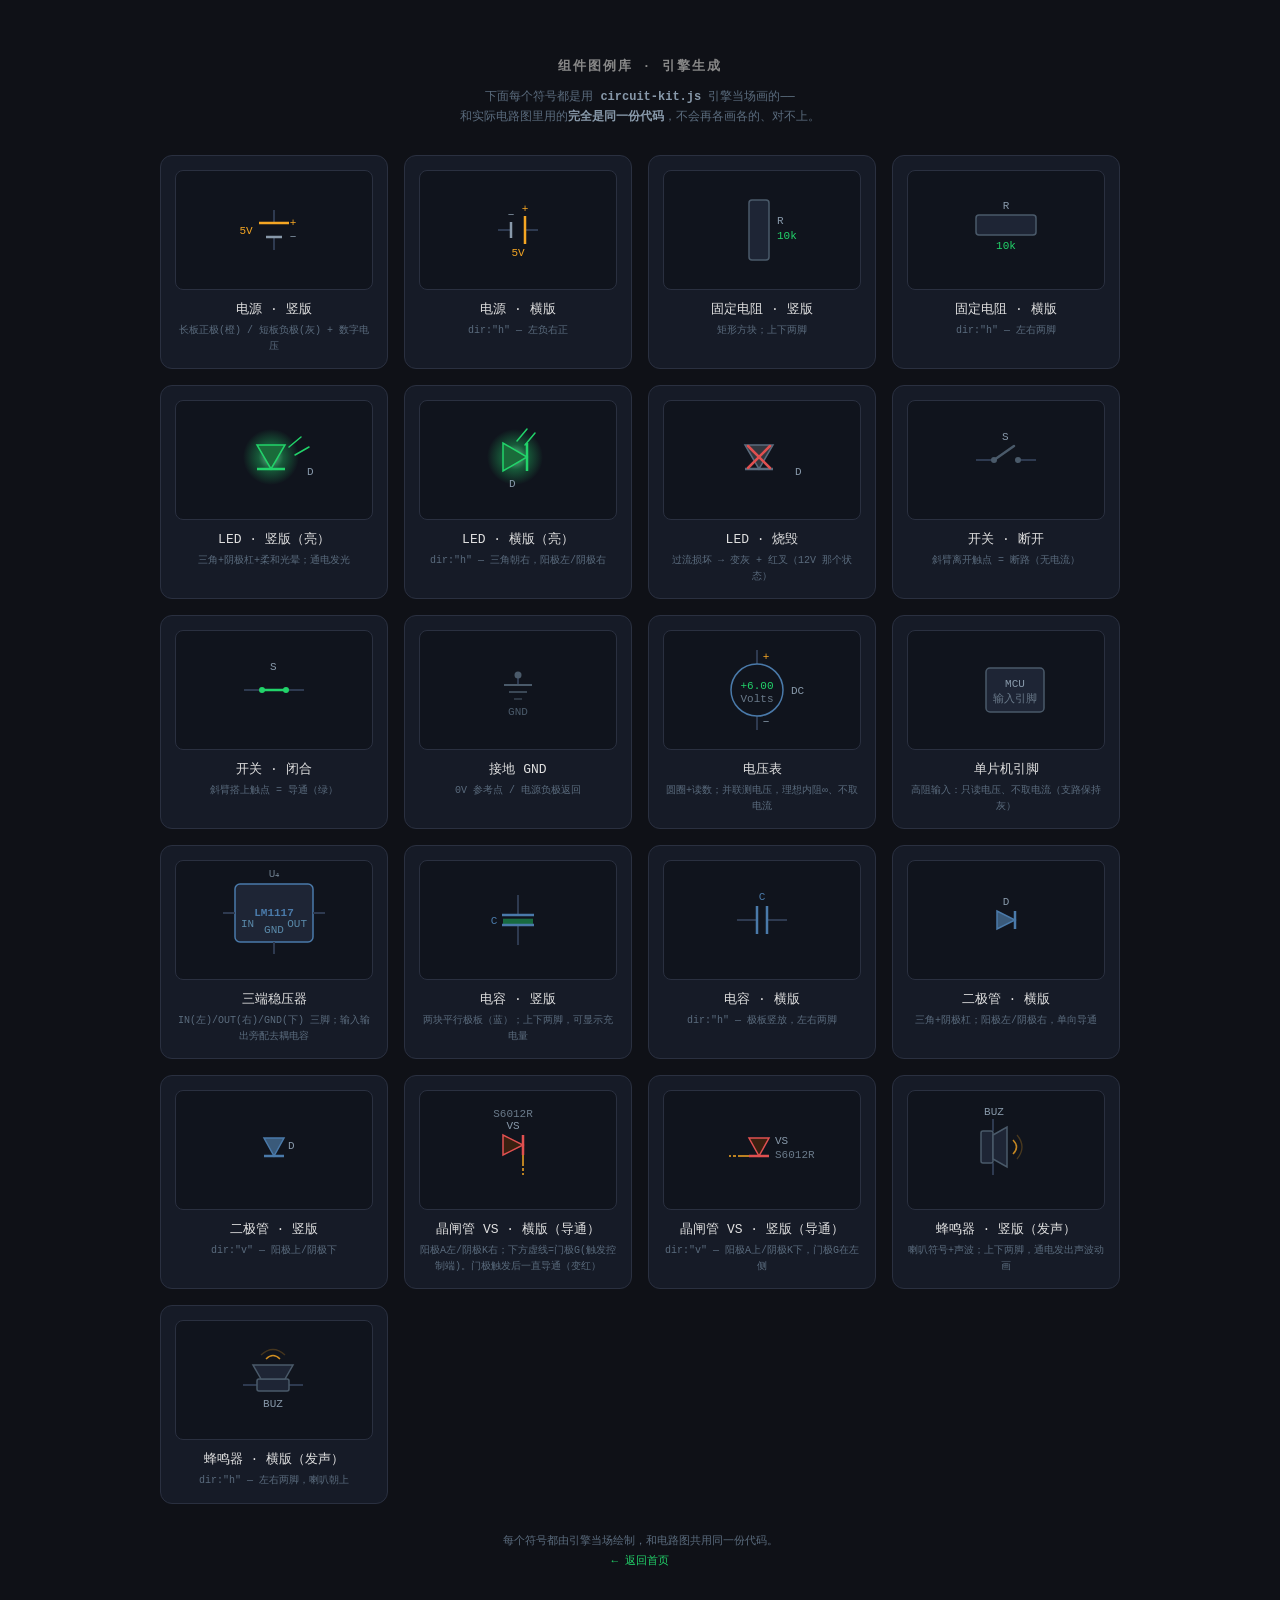
==== components-kit.html @ 1352db25 "实例6 去耦电容：用 circuit-kit 引擎重写，新增三端稳压器组件 - circuit-kit.js 新增 regulator 组件（IN/OUT/GND 命名引脚），LM1117 用它绘制 " ====
<!DOCTYPE html>
<html lang="zh">
<head>
<meta charset="UTF-8">
<meta name="viewport" content="width=device-width, initial-scale=1.0">
<title>组件图例库（引擎生成）</title>
<link rel="stylesheet" href="assets/circuit.css">
<style>
  body { justify-content: flex-start; padding: 40px 20px 60px; }
  .lib { width: 100%; max-width: 960px; margin: 0 auto; }
  .sub { font-size: 12px; color: var(--dim); margin: -8px 0 28px; text-align: center; line-height: 1.7; }
  .grid { display: grid; grid-template-columns: repeat(auto-fill, minmax(190px, 1fr)); gap: 16px; }
  .card { background: var(--panel); border: 1px solid var(--border); border-radius: 12px; padding: 14px; text-align: center; }
  .symbolbox { background: #10141d; border: 1px solid var(--border); border-radius: 8px; padding: 4px; margin-bottom: 10px; }
  .card svg { display: block; margin: 0 auto; }
  .name { font-size: 13px; color: var(--txt); }
  .note { font-size: 10px; color: var(--dim); margin-top: 5px; line-height: 1.55; }
  .footer { font-size: 11px; color: var(--dim); margin-top: 28px; line-height: 1.8; text-align: center; }
  .footer a { color: var(--green); text-decoration: none; }
</style>
</head>
<body>
<div class="lib">
  <h1>组件图例库 · 引擎生成</h1>
  <div class="sub">下面每个符号都是用 <b style="color:var(--muted)">circuit-kit.js</b> 引擎当场画的——<br>
    和实际电路图里用的<b style="color:var(--muted)">完全是同一份代码</b>，不会再各画各的、对不上。</div>
  <div class="grid" id="grid"></div>
  <div class="footer">
    每个符号都由引擎当场绘制，和电路图共用同一份代码。<br>
    <a href="index.html">← 返回首页</a>
  </div>
</div>

<script src="assets/circuit-kit.js?v=13"></script>
<script>
// Each entry renders ONE component via the engine, centered in a small card SVG.
// 横/竖两个朝向放在一起，便于对照。
const ITEMS = [
  { name: '电源 · 竖版', note: '长板正极(橙) / 短板负极(灰) + 数字电压',
    draw: (c) => c.source(75, 55, { label: '5V' }) },
  { name: '电源 · 横版', note: 'dir:"h" — 左负右正',
    draw: (c) => c.source(75, 55, { label: '5V', dir: 'h' }) },
  { name: '固定电阻 · 竖版', note: '矩形方块；上下两脚',
    draw: (c) => c.resistor(72, 55, { label: 'R', value: '10k' }) },
  { name: '固定电阻 · 横版', note: 'dir:"h" — 左右两脚',
    draw: (c) => c.resistor(75, 50, { label: 'R', value: '10k', dir: 'h' }) },
  { name: 'LED · 竖版（亮）', note: '三角+阴极杠+柔和光晕；通电发光',
    draw: (c) => { const d = c.led(72, 52, { label: 'D' }); d.set({ color: 'green', b: 1 }); return d; } },
  { name: 'LED · 横版（亮）', note: 'dir:"h" — 三角朝右，阳极左/阴极右',
    draw: (c) => { const d = c.led(72, 52, { label: 'D', dir: 'h' }); d.set({ color: 'green', b: 1 }); return d; } },
  { name: 'LED · 烧毁', note: '过流损坏 → 变灰 + 红叉（12V 那个状态）',
    draw: (c) => { const d = c.led(72, 52, { label: 'D' }); d.set({ color: 'burnt' }); return d; } },
  { name: '开关 · 断开', note: '斜臂离开触点 = 断路（无电流）',
    draw: (c) => { const s = c.switchH(75, 55, { label: 'S' }); s.setClosed(false); return s; } },
  { name: '开关 · 闭合', note: '斜臂搭上触点 = 导通（绿）',
    draw: (c) => { const s = c.switchH(75, 55, { label: 'S' }); s.setClosed(true); return s; } },
  { name: '接地 GND', note: '0V 参考点 / 电源负极返回',
    draw: (c) => c.ground(75, 40) },
  { name: '电压表', note: '圆圈+读数；并联测电压，理想内阻∞、不取电流',
    draw: (c) => { const v = c.voltmeter(70, 55); v.setReading('+6.00'); return v; } },
  { name: '单片机引脚', note: '高阻输入：只读电压、不取电流（支路保持灰）',
    draw: (c) => c.mcu(55, 55, { sub: '输入引脚' }) },
  { name: '三端稳压器', note: 'IN(左)/OUT(右)/GND(下) 三脚；输入输出旁配去耦电容',
    draw: (c) => c.regulator(75, 48, { w: 78, h: 58, label: 'LM1117', sub: 'U₄' }) },
  { name: '电容 · 竖版', note: '两块平行极板（蓝）；上下两脚，可显示充电量',
    draw: (c) => { const cap = c.capacitor(75, 55, { label: 'C' }); cap.setCharge(0.7); return cap; } },
  { name: '电容 · 横版', note: 'dir:"h" — 极板竖放，左右两脚',
    draw: (c) => c.capacitor(75, 55, { label: 'C', dir: 'h' }) },
  { name: '二极管 · 横版', note: '三角+阴极杠；阳极左/阴极右，单向导通',
    draw: (c) => c.diode(75, 55, { label: 'D' }) },
  { name: '二极管 · 竖版', note: 'dir:"v" — 阳极上/阴极下',
    draw: (c) => c.diode(75, 52, { label: 'D', dir: 'v' }) },
  { name: '晶闸管 VS · 横版（导通）', note: '阳极A左/阴极K右；下方虚线=门极G(触发控制端)。门极触发后一直导通（变红）',
    draw: (c) => { const s = c.scr(70, 50, { label: 'VS', sub: 'S6012R' }); s.setOn(true); return s; } },
  { name: '晶闸管 VS · 竖版（导通）', note: 'dir:"v" — 阳极A上/阴极K下，门极G在左侧',
    draw: (c) => { const s = c.scr(72, 52, { label: 'VS', sub: 'S6012R', dir: 'v' }); s.setOn(true); return s; } },
  { name: '蜂鸣器 · 竖版（发声）', note: '喇叭符号+声波；上下两脚，通电发出声波动画',
    draw: (c) => { const b = c.buzzer(62, 52, { label: 'BUZ' }); b.setRinging(true); return b; } },
  { name: '蜂鸣器 · 横版（发声）', note: 'dir:"h" — 左右两脚，喇叭朝上',
    draw: (c) => { const b = c.buzzer(74, 60, { label: 'BUZ', dir: 'h' }); b.setRinging(true); return b; } },
];

const grid = document.getElementById('grid');
ITEMS.forEach(item => {
  const card = document.createElement('div'); card.className = 'card';
  const box = document.createElement('div'); box.className = 'symbolbox';
  const svg = document.createElementNS('http://www.w3.org/2000/svg', 'svg');
  svg.setAttribute('viewBox', '0 0 150 110'); svg.setAttribute('width', '150'); svg.setAttribute('height', '110');
  svg.insertAdjacentHTML('afterbegin', Circuit.defs());
  box.appendChild(svg);
  const c = new Circuit(svg);
  item.draw(c);
  const name = document.createElement('div'); name.className = 'name'; name.textContent = item.name;
  const note = document.createElement('div'); note.className = 'note'; note.textContent = item.note;
  card.appendChild(box); card.appendChild(name); card.appendChild(note);
  grid.appendChild(card);
});
</script>
</body>
</html>
---- assets/circuit.css ----
/* ── Shared design system for interactive circuit diagrams ── */
/* Dark technical theme, monospace. Used by all exp*/*.html pages. */

* { margin: 0; padding: 0; box-sizing: border-box; }

:root {
  --bg: #0f1117;
  --panel: #161b27;
  --panel-2: #1e2535;
  --border: #2a3040;
  --wire: #2e3a50;
  --txt: #e0e0e0;
  --muted: #8899aa;
  --dim: #5a6b7d;
  --faint: #4a5568;
  --green: #22d36a;
  --warn: #f5a623;
  --danger: #e05050;
  --blue: #4a7aaa;
}

body {
  background: var(--bg);
  font-family: 'Courier New', monospace;
  display: flex;
  flex-direction: column;
  align-items: center;
  justify-content: center;
  min-height: 100vh;
  color: var(--txt);
  padding: 20px;
}

h1 {
  font-size: 13px;
  letter-spacing: 0.15em;
  color: #888;
  text-transform: uppercase;
  margin-bottom: 20px;
  text-align: center;
}

.stage {
  display: flex;
  gap: 28px;
  align-items: flex-start;
  flex-wrap: wrap;
  justify-content: center;
}

/* ── Circuit container ── */
#circuit-wrap {
  background: var(--panel);
  border: 1px solid var(--border);
  border-radius: 12px;
  padding: 16px;
  position: relative;
}

/* ── Side panel ── */
.panel {
  background: var(--panel);
  border: 1px solid var(--border);
  border-radius: 12px;
  padding: 20px;
  width: 240px;
  display: flex;
  flex-direction: column;
  gap: 18px;
}

.panel-title {
  font-size: 10px;
  letter-spacing: 0.2em;
  color: var(--faint);
  text-transform: uppercase;
  border-bottom: 1px solid var(--border);
  padding-bottom: 8px;
}

/* ── Gauge / bar ── */
.gauge-label { font-size: 11px; color: var(--muted); margin-bottom: 6px; }
.gauge-track {
  background: var(--panel-2);
  border-radius: 4px;
  height: 20px;
  overflow: hidden;
  border: 1px solid var(--border);
}
.gauge-fill {
  height: 100%;
  border-radius: 3px;
  transition: width 0.1s linear;
  background: linear-gradient(90deg, #1a6b3a, var(--green));
  width: 0%;
}
.gauge-value {
  font-size: 13px;
  color: var(--green);
  margin-top: 4px;
  font-variant-numeric: tabular-nums;
}

/* ── Status list ── */
.status-item {
  display: flex;
  align-items: center;
  gap: 8px;
  font-size: 11px;
  color: #6b7a8d;
  transition: color 0.3s;
  margin-top: 8px;
}
.status-item:first-child { margin-top: 0; }
.status-item.active { color: var(--txt); }
.status-dot {
  width: 8px; height: 8px;
  border-radius: 50%;
  background: var(--border);
  flex-shrink: 0;
  transition: background 0.3s, box-shadow 0.3s;
}
.status-item.active .status-dot { background: var(--green); box-shadow: 0 0 6px #22d36a88; }
.status-item.warn.active .status-dot { background: var(--warn); box-shadow: 0 0 6px #f5a62388; }
.status-item.danger.active .status-dot { background: var(--danger); box-shadow: 0 0 6px #e0505088; }

/* ── Buttons ── */
.btn {
  background: var(--panel-2);
  border: 2px solid #3a4560;
  color: var(--muted);
  border-radius: 8px;
  padding: 12px;
  font-family: inherit;
  font-size: 12px;
  letter-spacing: 0.1em;
  cursor: pointer;
  transition: all 0.15s;
  width: 100%;
  text-transform: uppercase;
  user-select: none;
}
.btn:hover { border-color: var(--green); color: var(--green); }
.btn.pressed, .btn.on {
  background: #1a3328;
  border-color: var(--green);
  color: var(--green);
  box-shadow: 0 0 12px #22d36a44;
}
.btn.small { padding: 9px; font-size: 11px; letter-spacing: 0.05em; text-transform: none; }
.btn.small.off { color: var(--dim); border-color: var(--border); box-shadow: none; }

/* ── Sliders ── */
.slider-row { margin-top: 14px; }
.slider-row:first-child { margin-top: 0; }
.slider-head {
  display: flex;
  justify-content: space-between;
  font-size: 11px;
  color: var(--muted);
  margin-bottom: 6px;
}
.slider-head b { color: var(--green); font-variant-numeric: tabular-nums; }
input[type=range] {
  -webkit-appearance: none; appearance: none;
  width: 100%;
  height: 4px;
  background: var(--panel-2);
  border-radius: 2px;
  outline: none;
  cursor: pointer;
}
input[type=range]::-webkit-slider-thumb {
  -webkit-appearance: none; appearance: none;
  width: 16px; height: 16px;
  border-radius: 50%;
  background: var(--green);
  border: 2px solid #0f1117;
  cursor: pointer;
}
input[type=range]::-moz-range-thumb {
  width: 16px; height: 16px;
  border-radius: 50%;
  background: var(--green);
  border: 2px solid #0f1117;
  cursor: pointer;
}

/* ── Readout (formula / numbers) ── */
.readout {
  font-size: 12px;
  color: var(--muted);
  line-height: 1.7;
  font-variant-numeric: tabular-nums;
}
.readout b { color: var(--green); }
.readout .danger { color: var(--danger); }

/* ── Stage note ── */
.stage-note {
  font-size: 11px;
  color: var(--dim);
  line-height: 1.6;
  min-height: 48px;
  transition: color 0.3s;
}
.stage-note.warn { color: var(--warn); }
.stage-note.danger { color: var(--danger); }

/* ── SVG labels ── */
.lbl { font-family: 'Courier New', monospace; font-size: 11px; }
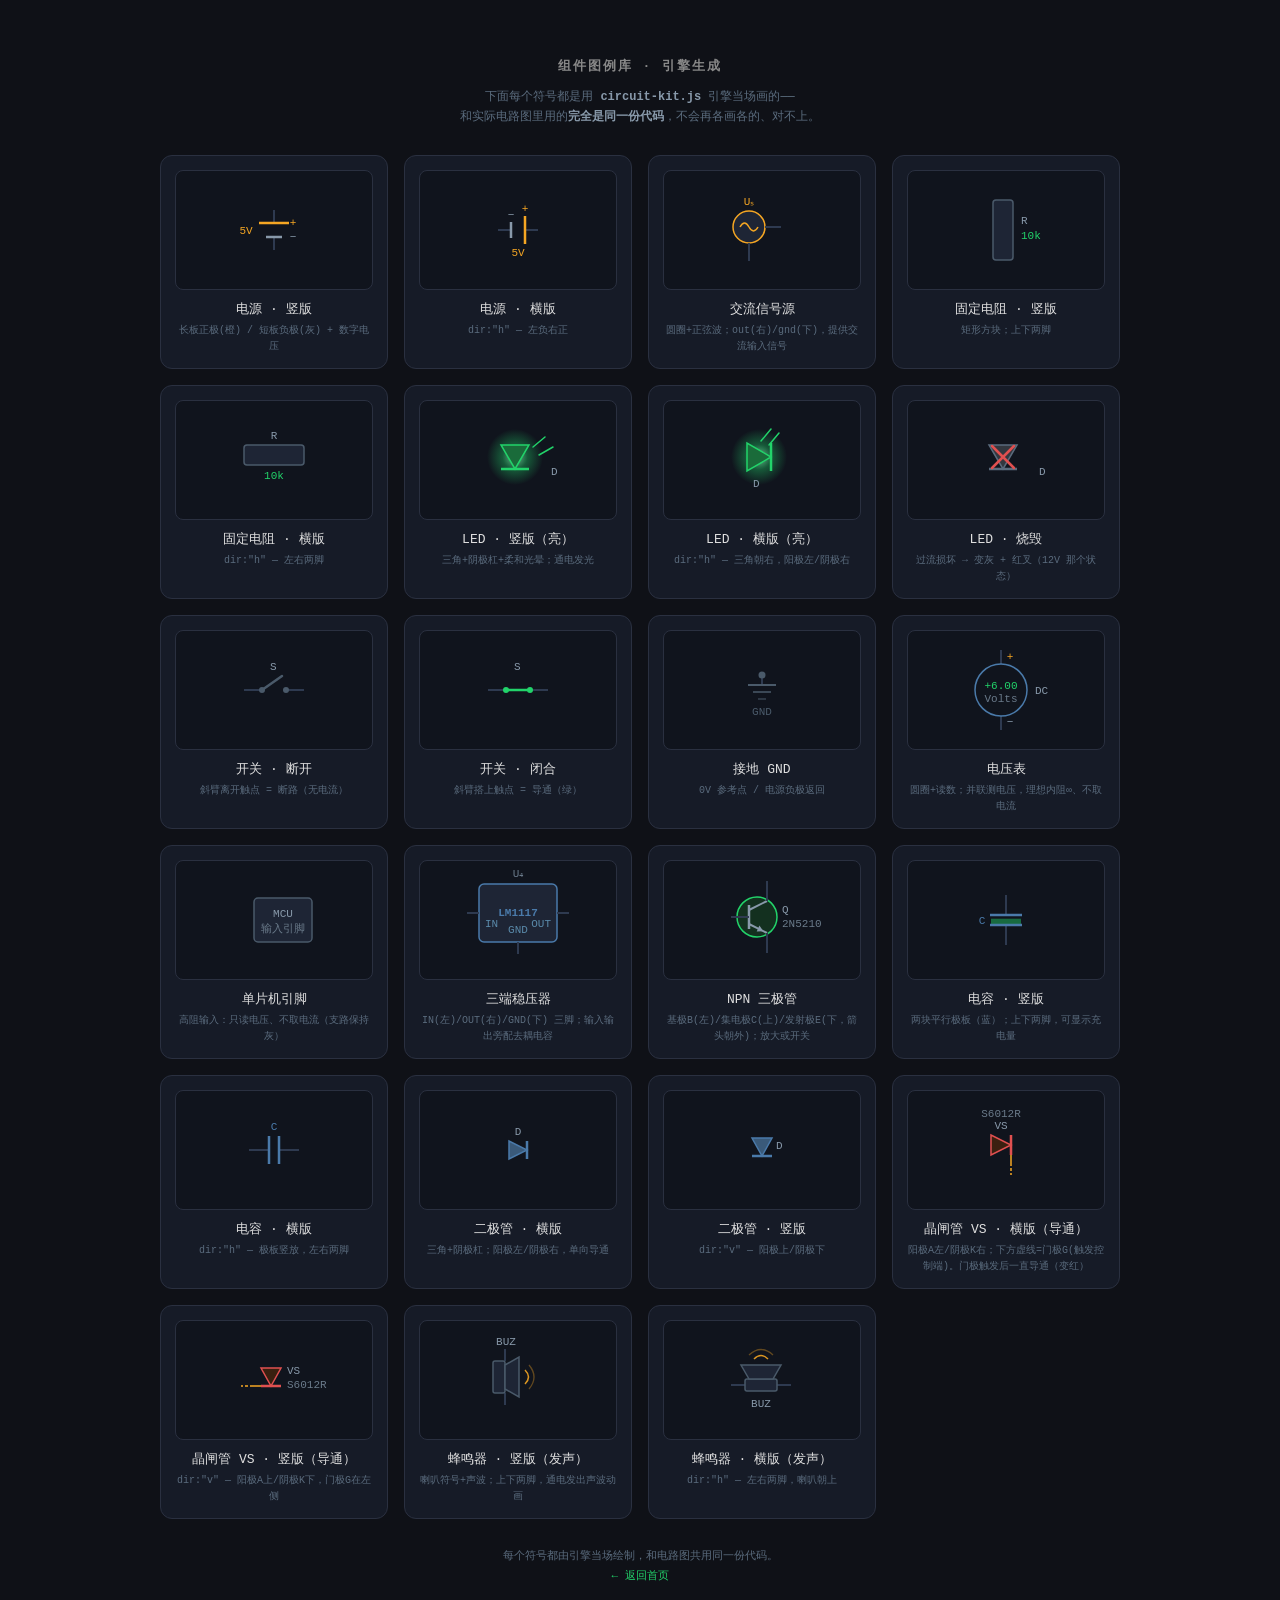
==== commit 433bfe7c: "实例7 旁路电容：发射极放大电路交互动图，新增三极管/交流源组件 - circuit-kit.js 新增 transistor(NPN)、acSource 两个组件 - exp7/fig1-22-by" ====
--- a/components-kit.html
+++ b/components-kit.html
@@ -31,7 +31,7 @@
   </div>
 </div>
 
-<script src="assets/circuit-kit.js?v=13"></script>
+<script src="assets/circuit-kit.js?v=14"></script>
 <script>
 // Each entry renders ONE component via the engine, centered in a small card SVG.
 // 横/竖两个朝向放在一起，便于对照。
@@ -40,6 +40,8 @@
     draw: (c) => c.source(75, 55, { label: '5V' }) },
   { name: '电源 · 横版', note: 'dir:"h" — 左负右正',
     draw: (c) => c.source(75, 55, { label: '5V', dir: 'h' }) },
+  { name: '交流信号源', note: '圆圈+正弦波；out(右)/gnd(下)，提供交流输入信号',
+    draw: (c) => c.acSource(62, 52, { label: 'Uₛ' }) },
   { name: '固定电阻 · 竖版', note: '矩形方块；上下两脚',
     draw: (c) => c.resistor(72, 55, { label: 'R', value: '10k' }) },
   { name: '固定电阻 · 横版', note: 'dir:"h" — 左右两脚',
@@ -62,6 +64,8 @@
     draw: (c) => c.mcu(55, 55, { sub: '输入引脚' }) },
   { name: '三端稳压器', note: 'IN(左)/OUT(右)/GND(下) 三脚；输入输出旁配去耦电容',
     draw: (c) => c.regulator(75, 48, { w: 78, h: 58, label: 'LM1117', sub: 'U₄' }) },
+  { name: 'NPN 三极管', note: '基极B(左)/集电极C(上)/发射极E(下，箭头朝外)；放大或开关',
+    draw: (c) => { const q = c.transistor(70, 52, { label: 'Q', sub: '2N5210' }); q.setActive(true); return q; } },
   { name: '电容 · 竖版', note: '两块平行极板（蓝）；上下两脚，可显示充电量',
     draw: (c) => { const cap = c.capacitor(75, 55, { label: 'C' }); cap.setCharge(0.7); return cap; } },
   { name: '电容 · 横版', note: 'dir:"h" — 极板竖放，左右两脚',
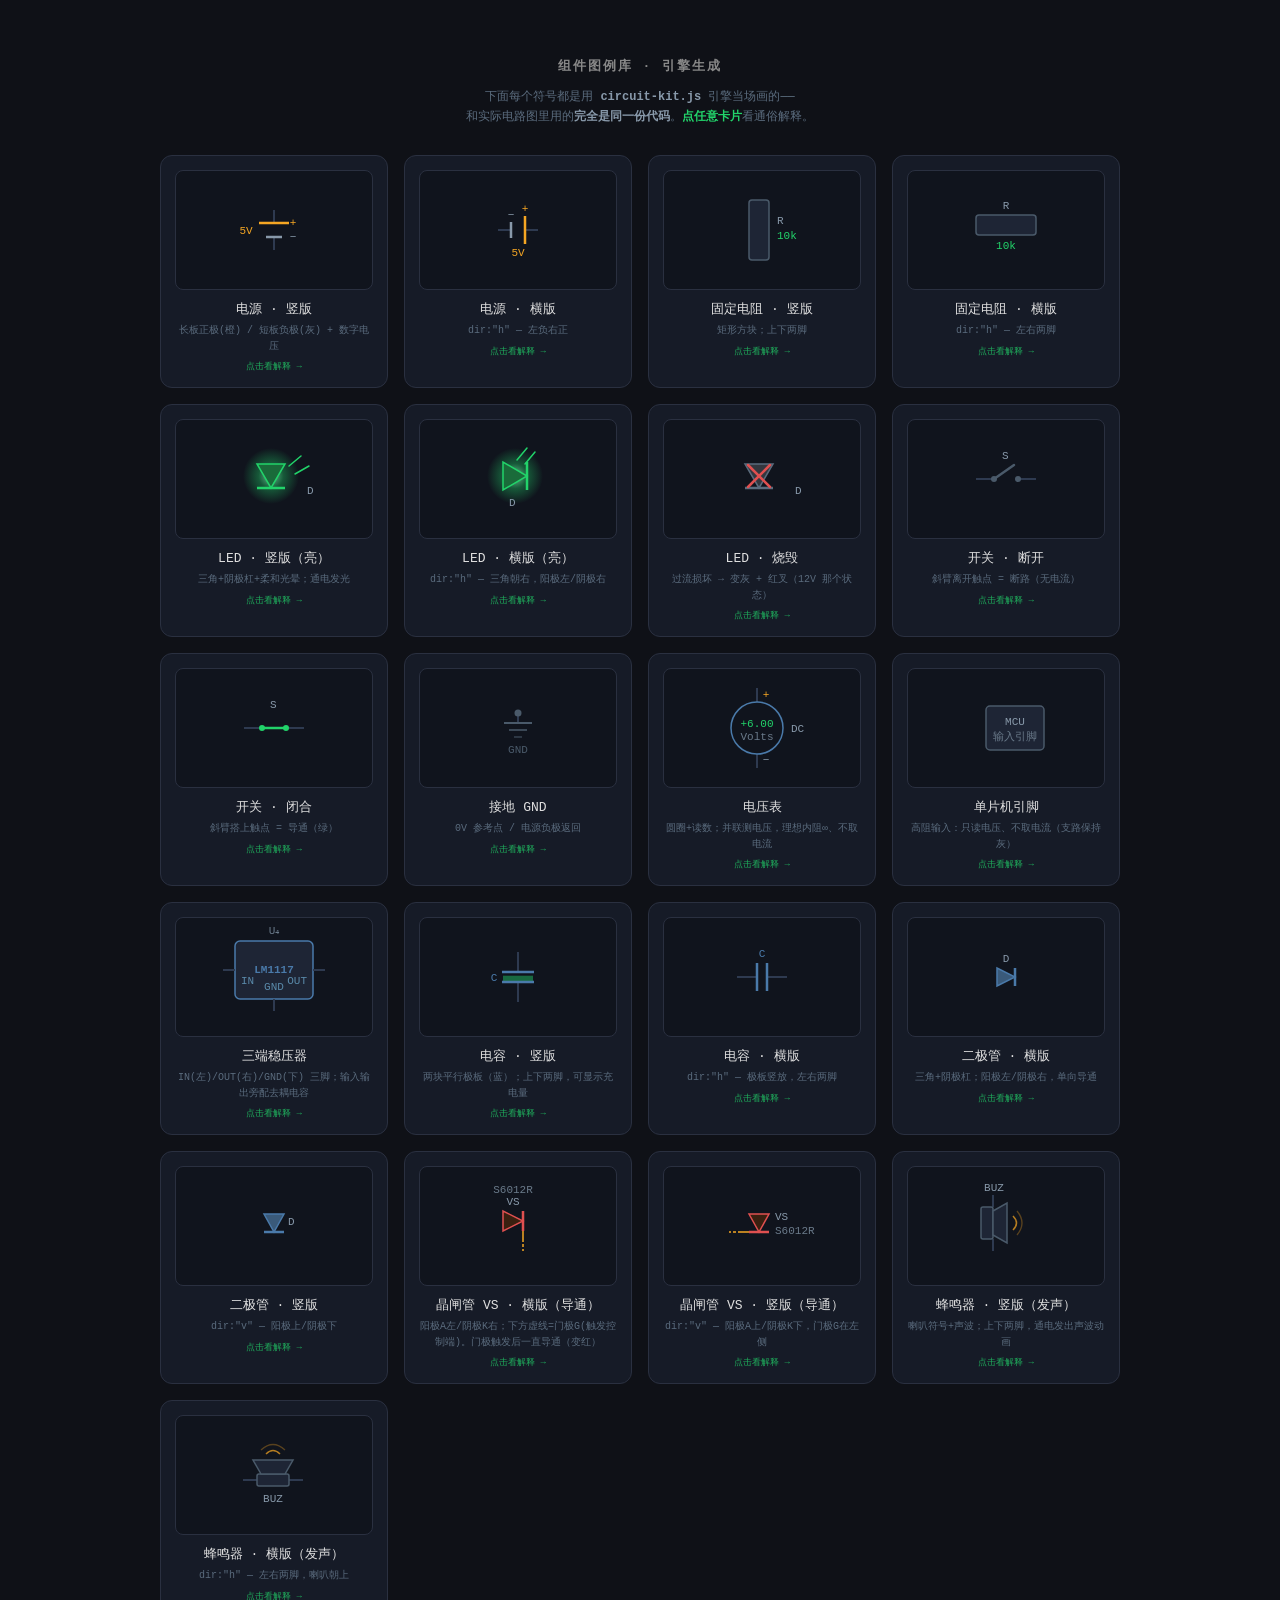
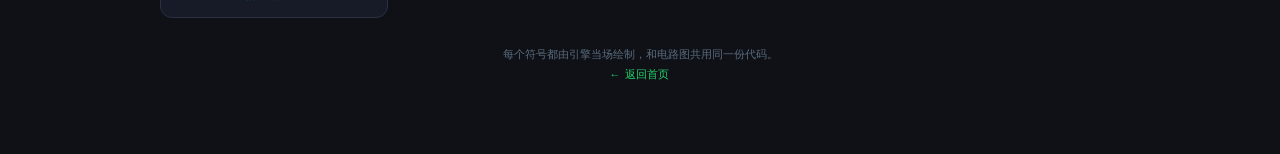
==== commit f094bff0: "新增电容入门动图 + 组件库点击弹窗解释 - basics/capacitor-intro.html：0 基础入门，演示电容挡直流/放交流、频率越高越通 - components-kit.html：每" ====
--- a/components-kit.html
+++ b/components-kit.html
@@ -10,20 +10,39 @@
   .lib { width: 100%; max-width: 960px; margin: 0 auto; }
   .sub { font-size: 12px; color: var(--dim); margin: -8px 0 28px; text-align: center; line-height: 1.7; }
   .grid { display: grid; grid-template-columns: repeat(auto-fill, minmax(190px, 1fr)); gap: 16px; }
-  .card { background: var(--panel); border: 1px solid var(--border); border-radius: 12px; padding: 14px; text-align: center; }
+  .card { background: var(--panel); border: 1px solid var(--border); border-radius: 12px; padding: 14px; text-align: center; cursor: pointer; transition: border-color .15s, transform .15s; }
+  .card:hover { border-color: var(--green); transform: translateY(-2px); }
   .symbolbox { background: #10141d; border: 1px solid var(--border); border-radius: 8px; padding: 4px; margin-bottom: 10px; }
   .card svg { display: block; margin: 0 auto; }
   .name { font-size: 13px; color: var(--txt); }
   .note { font-size: 10px; color: var(--dim); margin-top: 5px; line-height: 1.55; }
+  .tap { font-size: 9px; color: var(--green); margin-top: 6px; opacity: .8; }
   .footer { font-size: 11px; color: var(--dim); margin-top: 28px; line-height: 1.8; text-align: center; }
   .footer a { color: var(--green); text-decoration: none; }
+
+  /* ── click-to-explain modal ── */
+  .modal-overlay { position: fixed; inset: 0; background: rgba(6,9,14,.78); backdrop-filter: blur(2px);
+    display: flex; align-items: center; justify-content: center; padding: 20px; z-index: 50; }
+  .modal-overlay[hidden] { display: none; }
+  .modal-card { background: var(--panel); border: 1px solid var(--border); border-radius: 14px;
+    max-width: 420px; width: 100%; padding: 22px; position: relative;
+    box-shadow: 0 12px 40px rgba(0,0,0,.5); }
+  .modal-close { position: absolute; top: 12px; right: 14px; background: none; border: none;
+    color: var(--dim); font-size: 22px; cursor: pointer; line-height: 1; }
+  .modal-close:hover { color: var(--txt); }
+  .modal-symbol { background: #10141d; border: 1px solid var(--border); border-radius: 8px;
+    padding: 8px; margin-bottom: 14px; display: flex; justify-content: center; }
+  .modal-name { font-size: 16px; color: var(--txt); text-align: center; margin-bottom: 12px; letter-spacing: .05em; }
+  .modal-explain { font-size: 13px; color: var(--muted); line-height: 1.85; }
+  .modal-explain b { color: var(--green); }
+  .modal-explain a { color: var(--green); }
 </style>
 </head>
 <body>
 <div class="lib">
   <h1>组件图例库 · 引擎生成</h1>
   <div class="sub">下面每个符号都是用 <b style="color:var(--muted)">circuit-kit.js</b> 引擎当场画的——<br>
-    和实际电路图里用的<b style="color:var(--muted)">完全是同一份代码</b>，不会再各画各的、对不上。</div>
+    和实际电路图里用的<b style="color:var(--muted)">完全是同一份代码</b>。<b style="color:var(--green)">点任意卡片</b>看通俗解释。</div>
   <div class="grid" id="grid"></div>
   <div class="footer">
     每个符号都由引擎当场绘制，和电路图共用同一份代码。<br>
@@ -31,74 +50,122 @@
   </div>
 </div>
 
-<script src="assets/circuit-kit.js?v=14"></script>
+<div class="modal-overlay" id="modal" hidden>
+  <div class="modal-card">
+    <button class="modal-close" id="modal-close" aria-label="关闭">×</button>
+    <div class="modal-symbol" id="modal-symbol"></div>
+    <div class="modal-name" id="modal-name"></div>
+    <div class="modal-explain" id="modal-explain"></div>
+  </div>
+</div>
+
+<script src="assets/circuit-kit.js?v=13"></script>
 <script>
-// Each entry renders ONE component via the engine, centered in a small card SVG.
-// 横/竖两个朝向放在一起，便于对照。
+// Each entry renders ONE component via the engine. `explain` = 0-基础白话解释（点击弹窗显示）。
 const ITEMS = [
   { name: '电源 · 竖版', note: '长板正极(橙) / 短板负极(灰) + 数字电压',
+    explain: '给整个电路提供电力的"水泵"。长板是正极(+)、短板是负极(−)，电流从正极流出、绕一圈流回负极。旁边的数字是它的电压（如 5V），电压越高"水压"越大。',
     draw: (c) => c.source(75, 55, { label: '5V' }) },
   { name: '电源 · 横版', note: 'dir:"h" — 左负右正',
+    explain: '和竖版电源一样，只是横着放。左边负极、右边正极。提供电路工作所需的电压与电流。',
     draw: (c) => c.source(75, 55, { label: '5V', dir: 'h' }) },
-  { name: '交流信号源', note: '圆圈+正弦波；out(右)/gnd(下)，提供交流输入信号',
-    draw: (c) => c.acSource(62, 52, { label: 'Uₛ' }) },
   { name: '固定电阻 · 竖版', note: '矩形方块；上下两脚',
+    explain: '阻碍电流的元件，像一段变窄的水管。两个主要用途：<b>限流</b>（防止电流太大烧坏元件）和<b>分压</b>（分掉一部分电压）。阻值单位是欧姆(Ω)，10k = 10000Ω。',
     draw: (c) => c.resistor(72, 55, { label: 'R', value: '10k' }) },
   { name: '固定电阻 · 横版', note: 'dir:"h" — 左右两脚',
+    explain: '同样是电阻，横着放、左右两个脚。作用就是限流和分压。',
     draw: (c) => c.resistor(75, 50, { label: 'R', value: '10k', dir: 'h' }) },
   { name: 'LED · 竖版（亮）', note: '三角+阴极杠+柔和光晕；通电发光',
+    explain: '发光二极管：通电就发光的小灯。电流只能从三角(阳极)流向竖杠(阴极)，方向接反了不亮。常用作指示灯。注意它必须串一个电阻限流，否则容易烧。',
     draw: (c) => { const d = c.led(72, 52, { label: 'D' }); d.set({ color: 'green', b: 1 }); return d; } },
   { name: 'LED · 横版（亮）', note: 'dir:"h" — 三角朝右，阳极左/阴极右',
+    explain: '同样是发光二极管，横着放：三角朝右，阳极在左、阴极在右。电流从左往右才能点亮。',
     draw: (c) => { const d = c.led(72, 52, { label: 'D', dir: 'h' }); d.set({ color: 'green', b: 1 }); return d; } },
   { name: 'LED · 烧毁', note: '过流损坏 → 变灰 + 红叉（12V 那个状态）',
+    explain: '如果电流太大（比如忘了串限流电阻），LED 会被烧坏：变灰、打个红叉，再也不亮。这就是为什么 LED 几乎总要配一个限流电阻。',
     draw: (c) => { const d = c.led(72, 52, { label: 'D' }); d.set({ color: 'burnt' }); return d; } },
   { name: '开关 · 断开', note: '斜臂离开触点 = 断路（无电流）',
+    explain: '控制电路通断的元件。断开时斜臂离开触点，电路是"断路"——没有电流，灯不亮。',
     draw: (c) => { const s = c.switchH(75, 55, { label: 'S' }); s.setClosed(false); return s; } },
   { name: '开关 · 闭合', note: '斜臂搭上触点 = 导通（绿）',
+    explain: '闭合时斜臂搭上触点，电路接通，电流就能流过（线变绿），灯亮。和断开是同一个开关的两种状态。',
     draw: (c) => { const s = c.switchH(75, 55, { label: 'S' }); s.setClosed(true); return s; } },
   { name: '接地 GND', note: '0V 参考点 / 电源负极返回',
+    explain: '0V 参考点，可以理解成电流的"家"或最低水位——电路里所有电流最终都流回地。图里出现的多个"地"符号，其实是连在一起的<b>同一个点</b>。',
     draw: (c) => c.ground(75, 40) },
   { name: '电压表', note: '圆圈+读数；并联测电压，理想内阻∞、不取电流',
+    explain: '测量两点之间电压的仪表，要<b>并联</b>接在被测元件两端。它内阻极大、几乎不取电流，所以接上去基本不影响原电路。',
     draw: (c) => { const v = c.voltmeter(70, 55); v.setReading('+6.00'); return v; } },
   { name: '单片机引脚', note: '高阻输入：只读电压、不取电流（支路保持灰）',
+    explain: '单片机(MCU)的输入脚：只负责"读"电压的高或低（判断是 1 还是 0），几乎不取电流。所以接它的那条支路通常没有明显电流（在图里保持灰色）。',
     draw: (c) => c.mcu(55, 55, { sub: '输入引脚' }) },
   { name: '三端稳压器', note: 'IN(左)/OUT(右)/GND(下) 三脚；输入输出旁配去耦电容',
+    explain: '把较高/不稳定的输入电压，稳定成固定的较低电压输出。例如 LM1117 把 5V 稳成 3.3V 给芯片供电。三只脚：IN 进、OUT 出、GND 接地；输入输出旁通常配去耦电容滤噪。',
     draw: (c) => c.regulator(75, 48, { w: 78, h: 58, label: 'LM1117', sub: 'U₄' }) },
-  { name: 'NPN 三极管', note: '基极B(左)/集电极C(上)/发射极E(下，箭头朝外)；放大或开关',
-    draw: (c) => { const q = c.transistor(70, 52, { label: 'Q', sub: '2N5210' }); q.setActive(true); return q; } },
   { name: '电容 · 竖版', note: '两块平行极板（蓝）；上下两脚，可显示充电量',
+    explain: '存电荷的元件，内部是两块<b>不挨着</b>的板。关键脾气：<b>挡直流、放交流</b>——不变的直流过不去，来回变的交流能"穿"过去，而且频率越高越通。用于滤波、旁路、去耦、定时等。<br>👉 想直观感受，去看 <a href="basics/capacitor-intro.html">「电容入门」动图</a>。',
     draw: (c) => { const cap = c.capacitor(75, 55, { label: 'C' }); cap.setCharge(0.7); return cap; } },
   { name: '电容 · 横版', note: 'dir:"h" — 极板竖放，左右两脚',
+    explain: '同样是电容，横着放、左右两脚。脾气一样：挡直流、放交流，频率越高越通。',
     draw: (c) => c.capacitor(75, 55, { label: 'C', dir: 'h' }) },
   { name: '二极管 · 横版', note: '三角+阴极杠；阳极左/阴极右，单向导通',
+    explain: '电流的"单向阀门"：只允许电流从一个方向通过（三角 → 竖杠），反方向截止。用于整流（交流变直流）、防止电源接反、抬高电压门槛等。',
     draw: (c) => c.diode(75, 55, { label: 'D' }) },
   { name: '二极管 · 竖版', note: 'dir:"v" — 阳极上/阴极下',
+    explain: '同样是单向阀门，竖着放：阳极在上、阴极在下，电流只能从上往下通过。',
     draw: (c) => c.diode(75, 52, { label: 'D', dir: 'v' }) },
   { name: '晶闸管 VS · 横版（导通）', note: '阳极A左/阴极K右；下方虚线=门极G(触发控制端)。门极触发后一直导通（变红）',
+    explain: '可控的"电子开关"：平时不导通，给门极(G)一个触发信号后就<b>一直导通</b>，直到主电流被切断才关断。常用于触发、定时、可控整流。',
     draw: (c) => { const s = c.scr(70, 50, { label: 'VS', sub: 'S6012R' }); s.setOn(true); return s; } },
   { name: '晶闸管 VS · 竖版（导通）', note: 'dir:"v" — 阳极A上/阴极K下，门极G在左侧',
+    explain: '同样是可控开关，竖着放：阳极在上、阴极在下，门极 G 在左侧。触发后保持导通。',
     draw: (c) => { const s = c.scr(72, 52, { label: 'VS', sub: 'S6012R', dir: 'v' }); s.setOn(true); return s; } },
   { name: '蜂鸣器 · 竖版（发声）', note: '喇叭符号+声波；上下两脚，通电发出声波动画',
+    explain: '通电就发声的元件，用来做提示音或报警。符号像个小喇叭，通电时画面会画出声波。',
     draw: (c) => { const b = c.buzzer(62, 52, { label: 'BUZ' }); b.setRinging(true); return b; } },
   { name: '蜂鸣器 · 横版（发声）', note: 'dir:"h" — 左右两脚，喇叭朝上',
+    explain: '同样是蜂鸣器，横着放、左右两脚，喇叭朝上。通电发声。',
     draw: (c) => { const b = c.buzzer(74, 60, { label: 'BUZ', dir: 'h' }); b.setRinging(true); return b; } },
 ];
+
+function renderSymbol(parent, item, vb) {
+  const svg = document.createElementNS('http://www.w3.org/2000/svg', 'svg');
+  svg.setAttribute('viewBox', '0 0 150 110');
+  svg.setAttribute('width', vb || 150); svg.setAttribute('height', (vb ? vb * 110 / 150 : 110));
+  svg.insertAdjacentHTML('afterbegin', Circuit.defs());
+  parent.appendChild(svg);
+  item.draw(new Circuit(svg));
+  return svg;
+}
 
 const grid = document.getElementById('grid');
 ITEMS.forEach(item => {
   const card = document.createElement('div'); card.className = 'card';
   const box = document.createElement('div'); box.className = 'symbolbox';
-  const svg = document.createElementNS('http://www.w3.org/2000/svg', 'svg');
-  svg.setAttribute('viewBox', '0 0 150 110'); svg.setAttribute('width', '150'); svg.setAttribute('height', '110');
-  svg.insertAdjacentHTML('afterbegin', Circuit.defs());
-  box.appendChild(svg);
-  const c = new Circuit(svg);
-  item.draw(c);
+  renderSymbol(box, item);
   const name = document.createElement('div'); name.className = 'name'; name.textContent = item.name;
   const note = document.createElement('div'); note.className = 'note'; note.textContent = item.note;
-  card.appendChild(box); card.appendChild(name); card.appendChild(note);
+  const tap = document.createElement('div'); tap.className = 'tap'; tap.textContent = '点击看解释 →';
+  card.appendChild(box); card.appendChild(name); card.appendChild(note); card.appendChild(tap);
+  card.addEventListener('click', () => openModal(item));
   grid.appendChild(card);
 });
+
+// ── modal ──
+const modal = document.getElementById('modal');
+const mSym = document.getElementById('modal-symbol');
+const mName = document.getElementById('modal-name');
+const mExplain = document.getElementById('modal-explain');
+function openModal(item) {
+  mSym.innerHTML = ''; renderSymbol(mSym, item, 220);
+  mName.textContent = item.name;
+  mExplain.innerHTML = item.explain || '';
+  modal.hidden = false;
+}
+function closeModal() { modal.hidden = true; mSym.innerHTML = ''; }
+document.getElementById('modal-close').addEventListener('click', closeModal);
+modal.addEventListener('click', e => { if (e.target === modal) closeModal(); });
+document.addEventListener('keydown', e => { if (e.key === 'Escape') closeModal(); });
 </script>
 </body>
 </html>
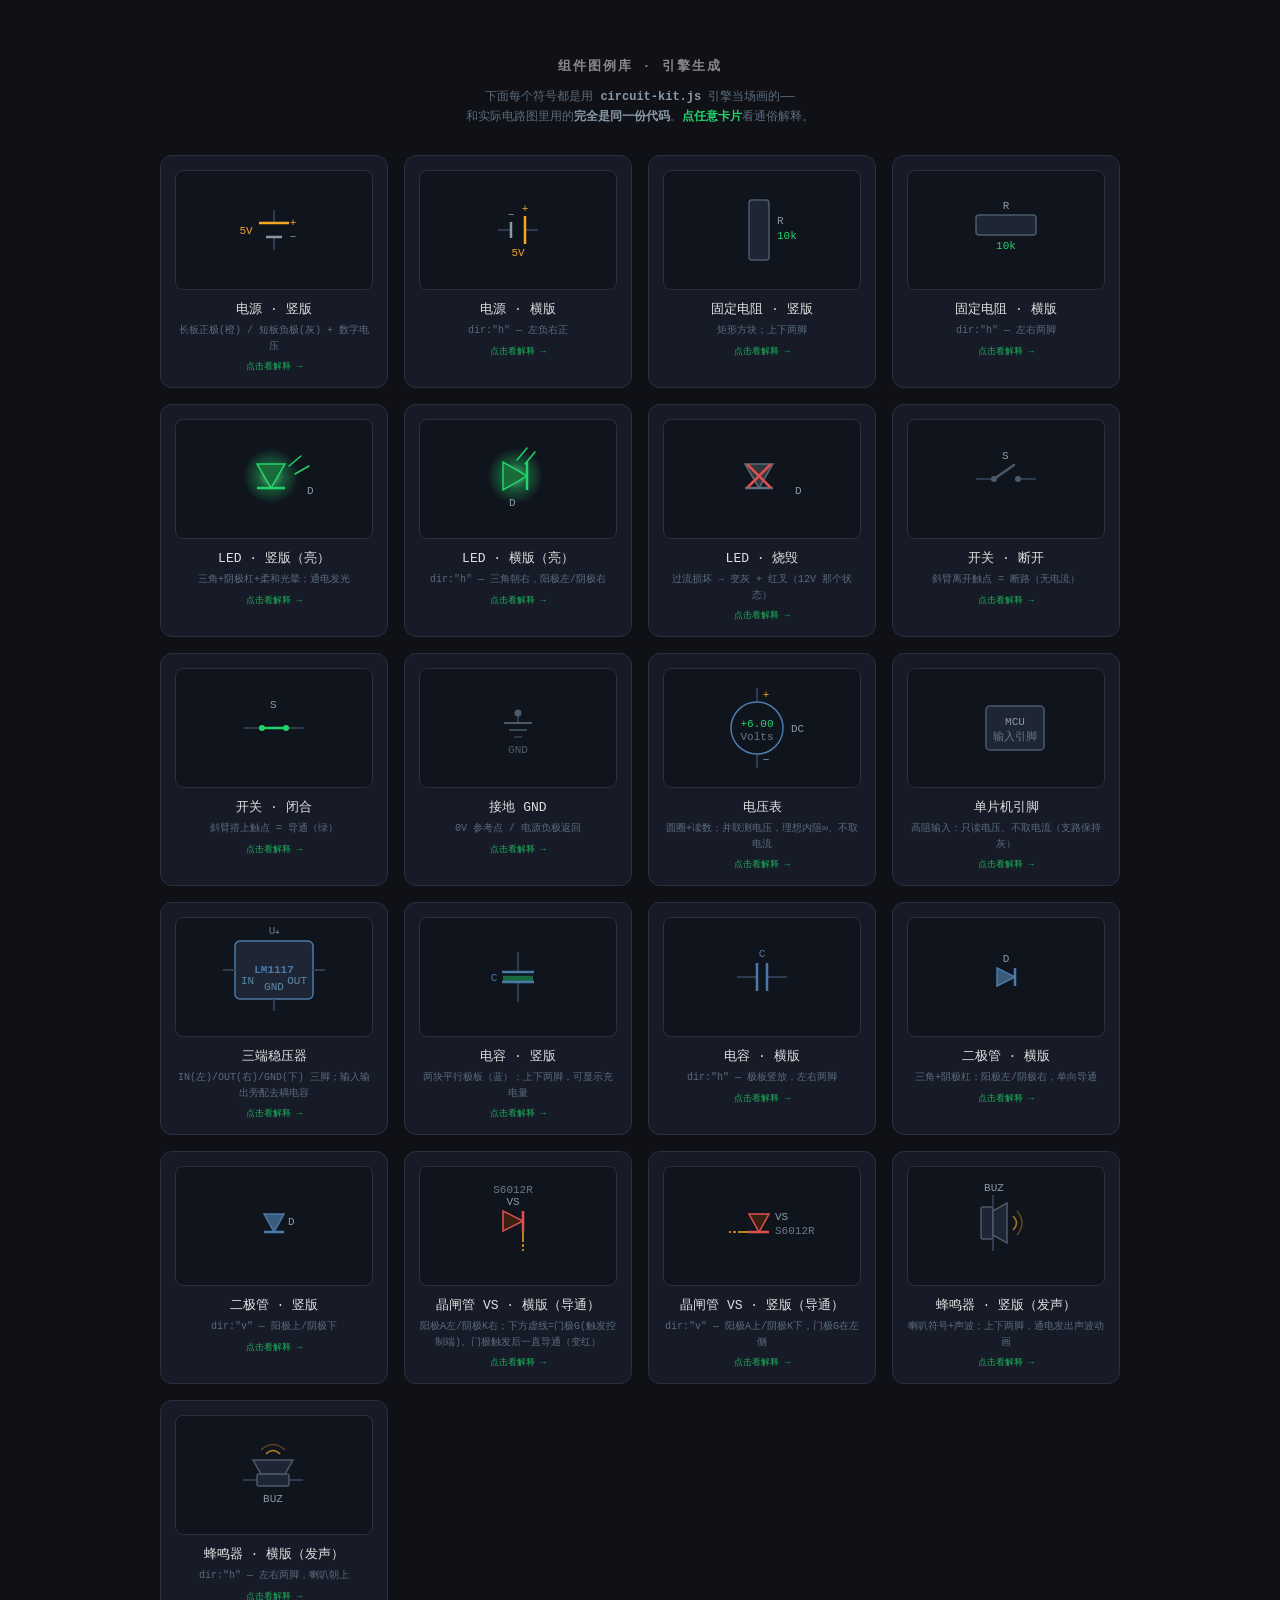
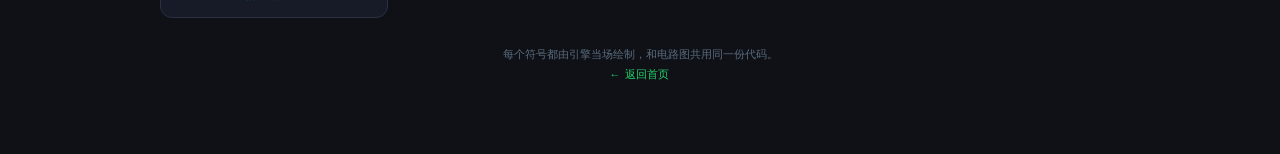
==== commit 6bf801c9: "组件弹窗：关闭按钮移到卡片外侧右上角悬浮圆钮，避免被符号框遮挡 Co-Authored-By: Claude Opus 4.8 <noreply@anthropic.com>" ====
--- a/components-kit.html
+++ b/components-kit.html
@@ -27,9 +27,12 @@
   .modal-card { background: var(--panel); border: 1px solid var(--border); border-radius: 14px;
     max-width: 420px; width: 100%; padding: 22px; position: relative;
     box-shadow: 0 12px 40px rgba(0,0,0,.5); }
-  .modal-close { position: absolute; top: 12px; right: 14px; background: none; border: none;
-    color: var(--dim); font-size: 22px; cursor: pointer; line-height: 1; }
-  .modal-close:hover { color: var(--txt); }
+  .modal-close { position: absolute; top: -12px; right: -12px; z-index: 2;
+    width: 30px; height: 30px; border-radius: 50%; background: var(--panel-2);
+    border: 1px solid var(--border); color: var(--muted); font-size: 18px; cursor: pointer;
+    line-height: 1; display: flex; align-items: center; justify-content: center;
+    box-shadow: 0 2px 8px rgba(0,0,0,.5); }
+  .modal-close:hover { color: var(--txt); border-color: var(--green); }
   .modal-symbol { background: #10141d; border: 1px solid var(--border); border-radius: 8px;
     padding: 8px; margin-bottom: 14px; display: flex; justify-content: center; }
   .modal-name { font-size: 16px; color: var(--txt); text-align: center; margin-bottom: 12px; letter-spacing: .05em; }
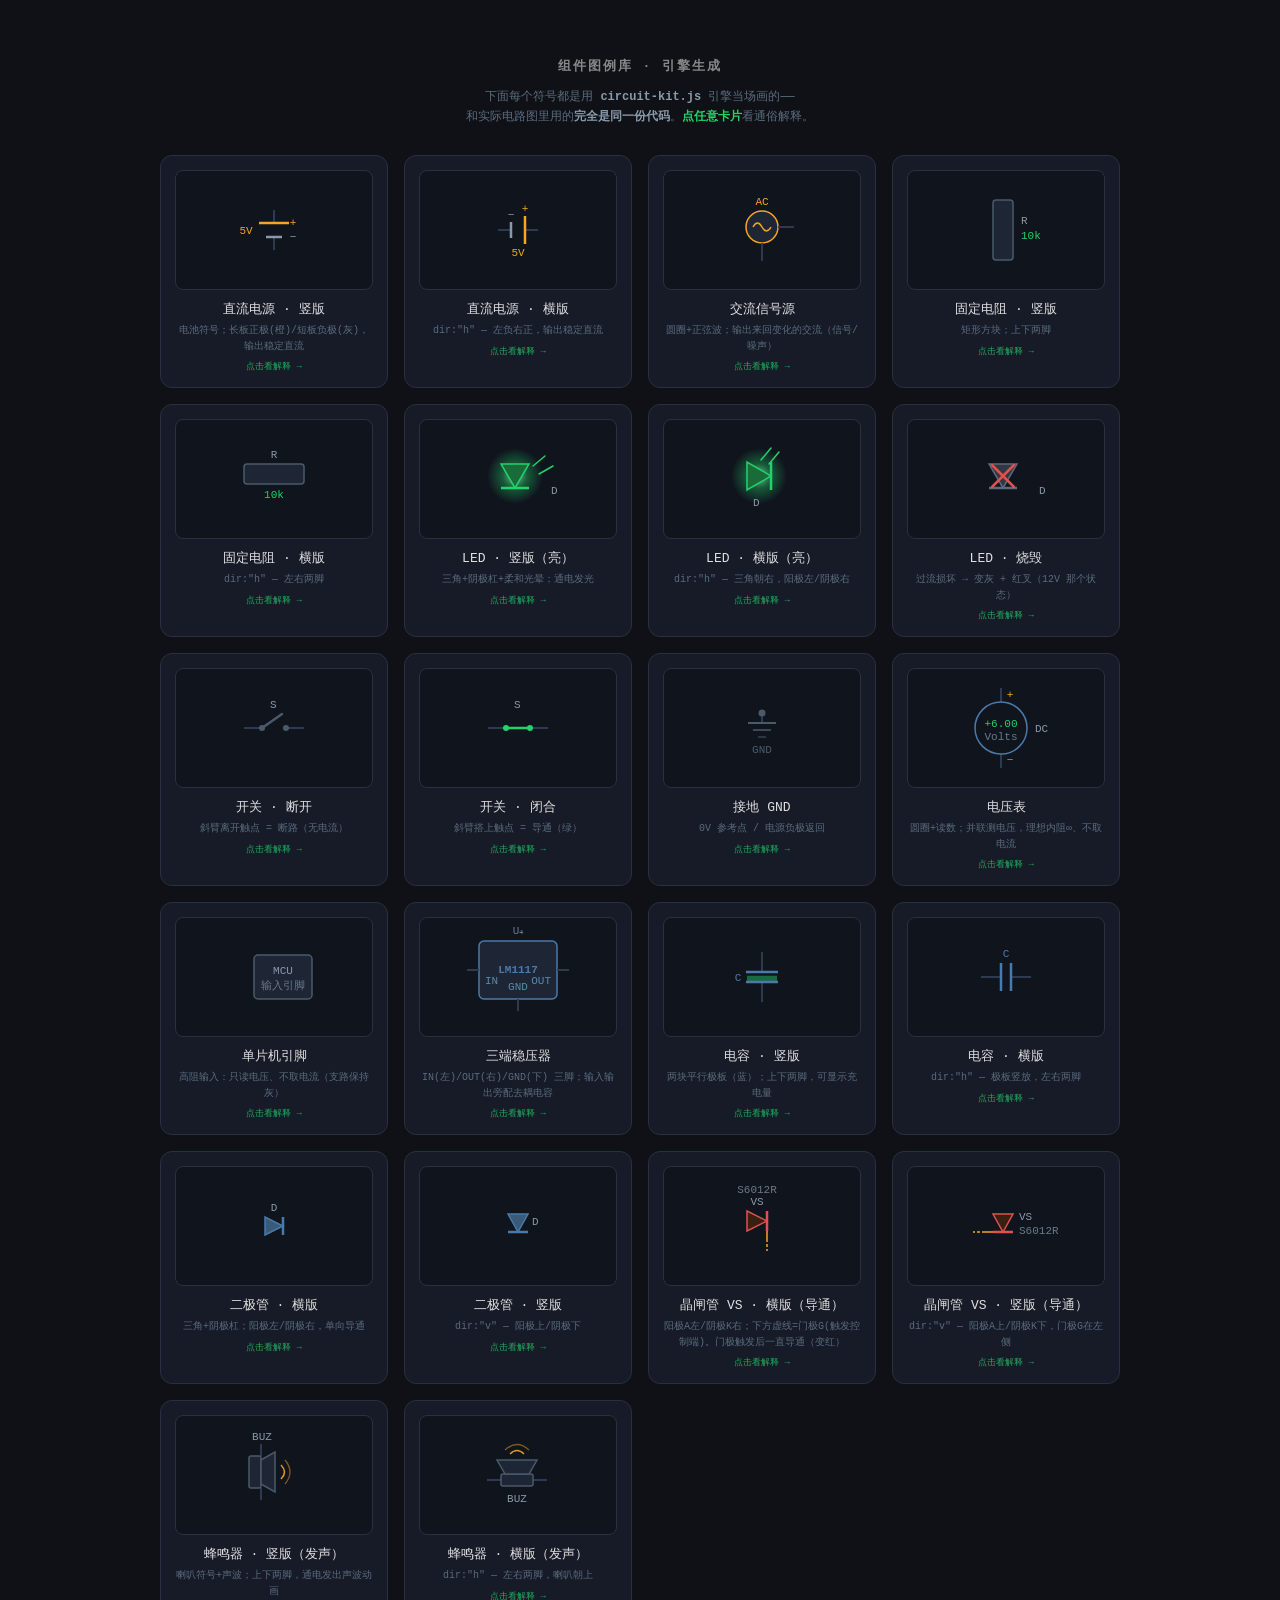
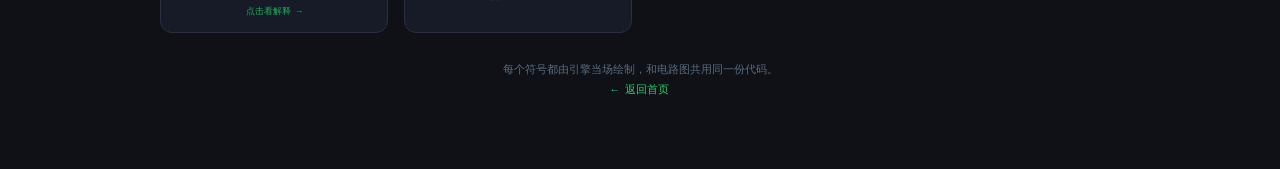
==== commit 5bf6854d: "交流源组件 + 直流/交流区分 + 弹窗英文名 + 入门动图统一组件 - circuit-kit.js 新增 acSource 组件（圆圈+正弦，竖/横版） - 组件库：电源明确为「直流电源」并讲清含" ====
--- a/components-kit.html
+++ b/components-kit.html
@@ -35,7 +35,8 @@
   .modal-close:hover { color: var(--txt); border-color: var(--green); }
   .modal-symbol { background: #10141d; border: 1px solid var(--border); border-radius: 8px;
     padding: 8px; margin-bottom: 14px; display: flex; justify-content: center; }
-  .modal-name { font-size: 16px; color: var(--txt); text-align: center; margin-bottom: 12px; letter-spacing: .05em; }
+  .modal-name { font-size: 16px; color: var(--txt); text-align: center; margin-bottom: 3px; letter-spacing: .05em; }
+  .modal-en { font-size: 11px; color: var(--dim); text-align: center; letter-spacing: .12em; margin-bottom: 14px; text-transform: uppercase; }
   .modal-explain { font-size: 13px; color: var(--muted); line-height: 1.85; }
   .modal-explain b { color: var(--green); }
   .modal-explain a { color: var(--green); }
@@ -58,20 +59,24 @@
     <button class="modal-close" id="modal-close" aria-label="关闭">×</button>
     <div class="modal-symbol" id="modal-symbol"></div>
     <div class="modal-name" id="modal-name"></div>
+    <div class="modal-en" id="modal-en"></div>
     <div class="modal-explain" id="modal-explain"></div>
   </div>
 </div>
 
-<script src="assets/circuit-kit.js?v=13"></script>
+<script src="assets/circuit-kit.js?v=14"></script>
 <script>
 // Each entry renders ONE component via the engine. `explain` = 0-基础白话解释（点击弹窗显示）。
 const ITEMS = [
-  { name: '电源 · 竖版', note: '长板正极(橙) / 短板负极(灰) + 数字电压',
-    explain: '给整个电路提供电力的"水泵"。长板是正极(+)、短板是负极(−)，电流从正极流出、绕一圈流回负极。旁边的数字是它的电压（如 5V），电压越高"水压"越大。',
+  { name: '直流电源 · 竖版', note: '电池符号；长板正极(橙)/短板负极(灰)，输出稳定直流',
+    explain: '这是<b>直流电源</b>（电池或稳压电源），输出<b>稳定不变</b>的直流电——电压、电流方向始终不变。前面实例 1~7 用的都是它。长板是正极(+)、短板是负极(−)，电流从正极流出、绕一圈流回负极；数字是它的电压（如 5V）。<br>👉 和下面的「交流信号源」对照着看，就懂直流 vs 交流了。',
     draw: (c) => c.source(75, 55, { label: '5V' }) },
-  { name: '电源 · 横版', note: 'dir:"h" — 左负右正',
-    explain: '和竖版电源一样，只是横着放。左边负极、右边正极。提供电路工作所需的电压与电流。',
+  { name: '直流电源 · 横版', note: 'dir:"h" — 左负右正，输出稳定直流',
+    explain: '同样是<b>直流电源</b>，只是横着放：左边负极、右边正极。输出稳定不变的直流电。',
     draw: (c) => c.source(75, 55, { label: '5V', dir: 'h' }) },
+  { name: '交流信号源', note: '圆圈+正弦波；输出来回变化的交流（信号/噪声）',
+    explain: '输出<b>来回变化</b>的交流——电压方向不停翻转（正弦波），圆圈里的 ∿ 就代表交流。声音、无线电信号、电源上的噪声，本质都是交流。<br>它和直流电源相反：电容对直流"挡"、对交流"放"，所以交流能"穿"过电容。<br>👉 想看交流怎么穿过电容，去玩 <a href="basics/capacitor-intro.html">「电容入门」动图</a>。',
+    draw: (c) => c.acSource(75, 52, { label: 'AC' }) },
   { name: '固定电阻 · 竖版', note: '矩形方块；上下两脚',
     explain: '阻碍电流的元件，像一段变窄的水管。两个主要用途：<b>限流</b>（防止电流太大烧坏元件）和<b>分压</b>（分掉一部分电压）。阻值单位是欧姆(Ω)，10k = 10000Ω。',
     draw: (c) => c.resistor(72, 55, { label: 'R', value: '10k' }) },
@@ -154,14 +159,34 @@
   grid.appendChild(card);
 });
 
+// English name by component type (orientation/state doesn't change it; first keyword match wins)
+const EN_NAMES = [
+  ['交流', 'AC Signal Source'],
+  ['直流电源', 'DC Power Source · Battery'],
+  ['电阻', 'Resistor'],
+  ['LED', 'LED · Light-Emitting Diode'],
+  ['开关', 'Switch'],
+  ['接地', 'Ground (GND)'],
+  ['电压表', 'Voltmeter'],
+  ['单片机', 'MCU Pin'],
+  ['稳压器', 'Voltage Regulator'],
+  ['电容', 'Capacitor'],
+  ['二极管', 'Diode'],
+  ['晶闸管', 'Thyristor (SCR)'],
+  ['蜂鸣器', 'Buzzer'],
+];
+function enName(name) { for (const [k, v] of EN_NAMES) if (name.includes(k)) return v; return ''; }
+
 // ── modal ──
 const modal = document.getElementById('modal');
 const mSym = document.getElementById('modal-symbol');
 const mName = document.getElementById('modal-name');
+const mEn = document.getElementById('modal-en');
 const mExplain = document.getElementById('modal-explain');
 function openModal(item) {
   mSym.innerHTML = ''; renderSymbol(mSym, item, 220);
   mName.textContent = item.name;
+  mEn.textContent = enName(item.name);
   mExplain.innerHTML = item.explain || '';
   modal.hidden = false;
 }
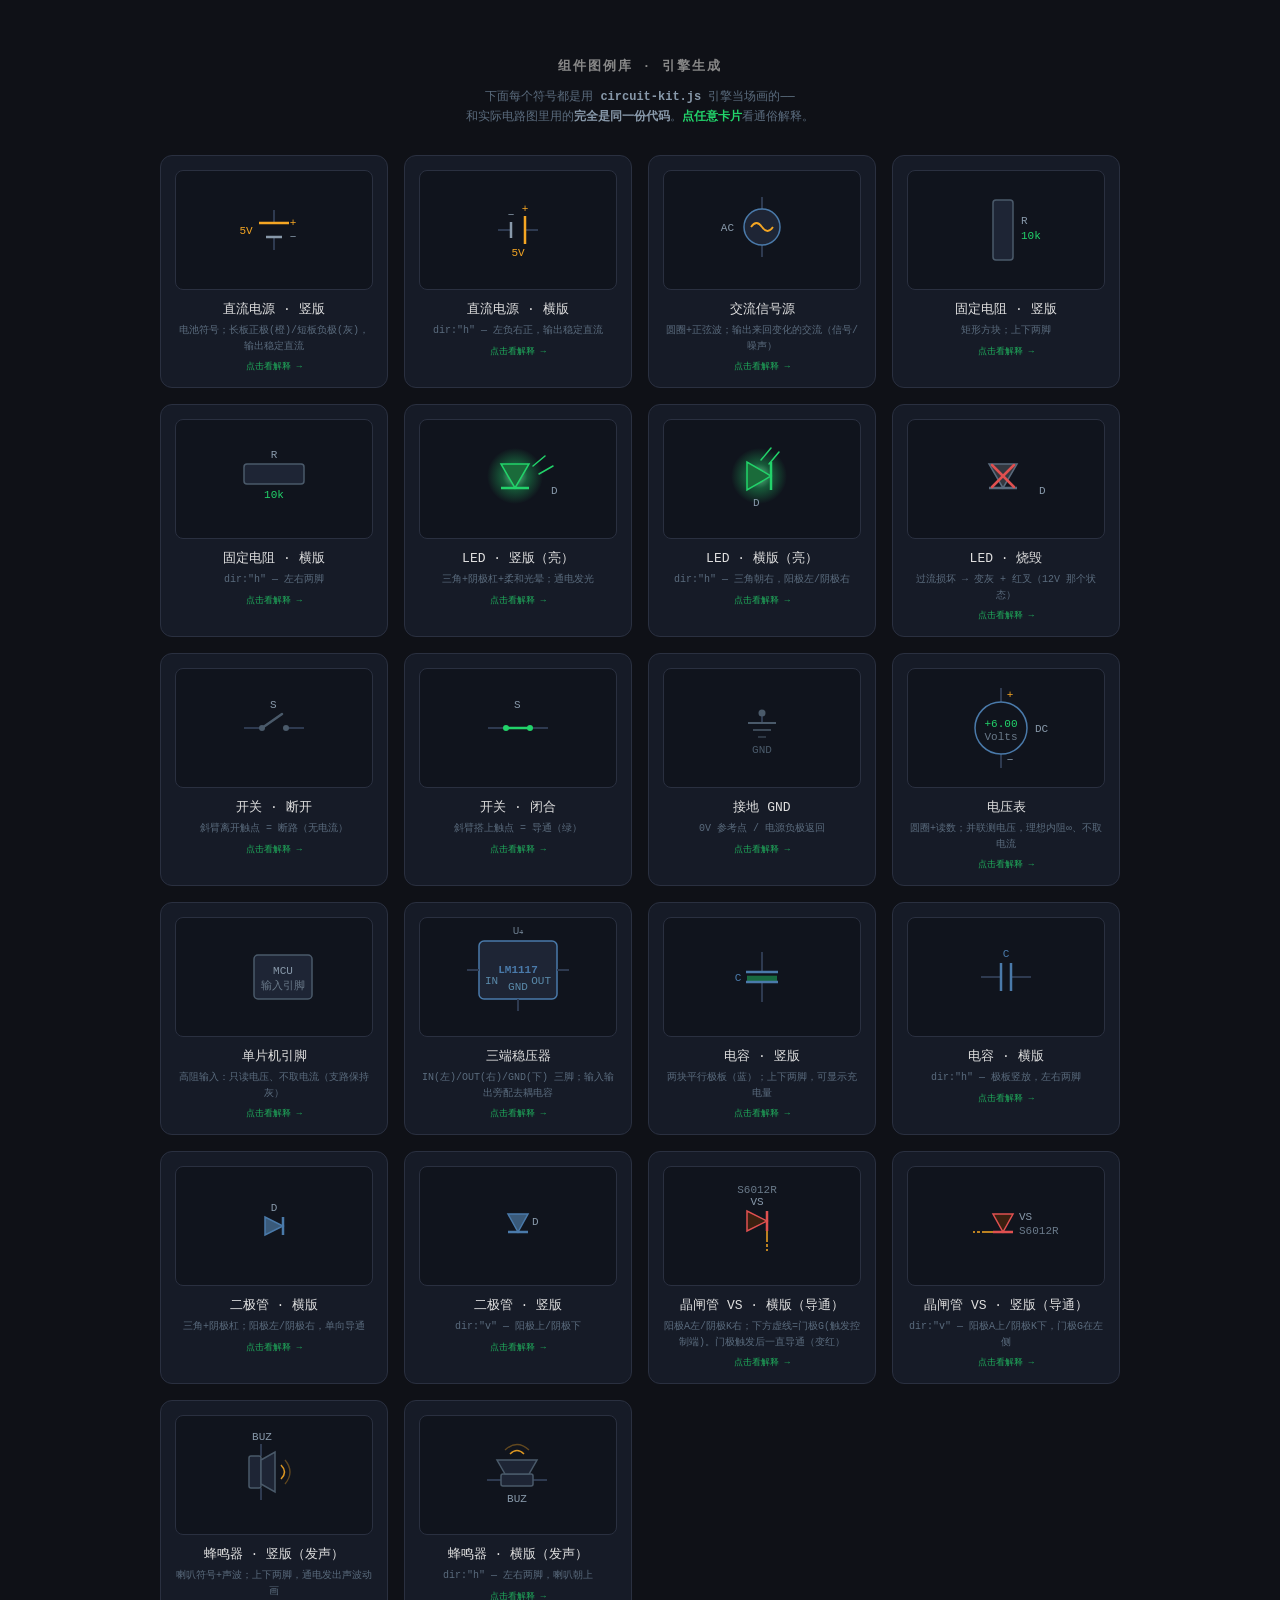
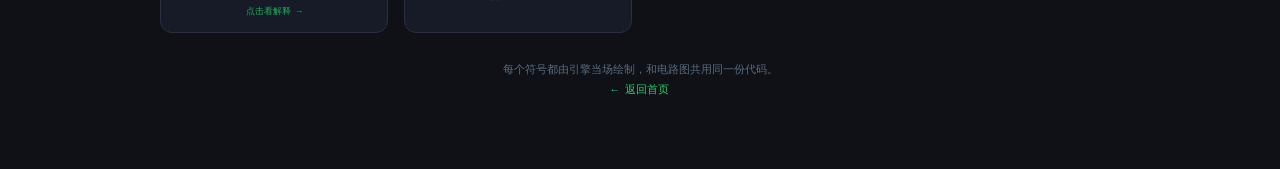
==== commit d3569a3a: "修复 acSource 重复定义导致的悬空横线 引擎里残留了一个旧的简化版 acSource（横向 out 引脚），覆盖了完整版， 在交流源右侧画出一条未连接的悬空横线。删除重复定义，保留竖版引脚对齐" ====
--- a/components-kit.html
+++ b/components-kit.html
@@ -64,7 +64,7 @@
   </div>
 </div>
 
-<script src="assets/circuit-kit.js?v=14"></script>
+<script src="assets/circuit-kit.js?v=15"></script>
 <script>
 // Each entry renders ONE component via the engine. `explain` = 0-基础白话解释（点击弹窗显示）。
 const ITEMS = [
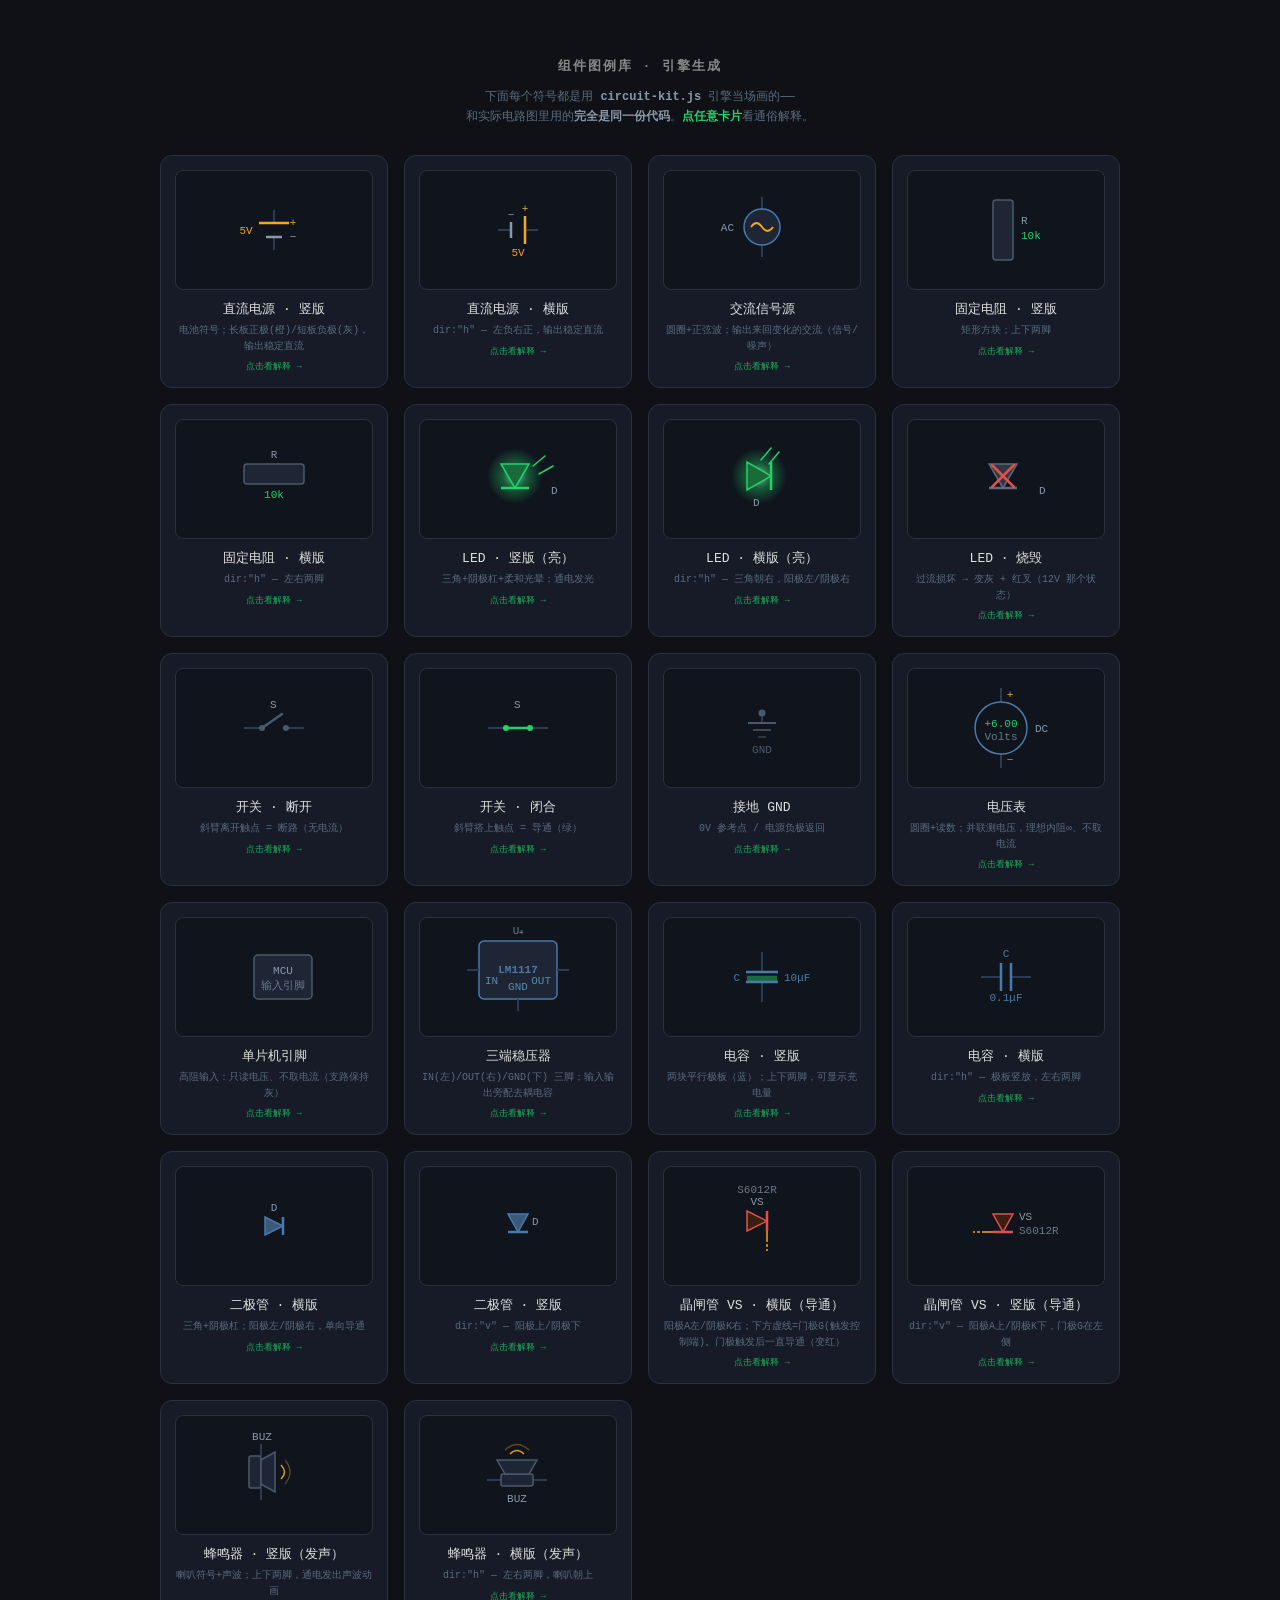
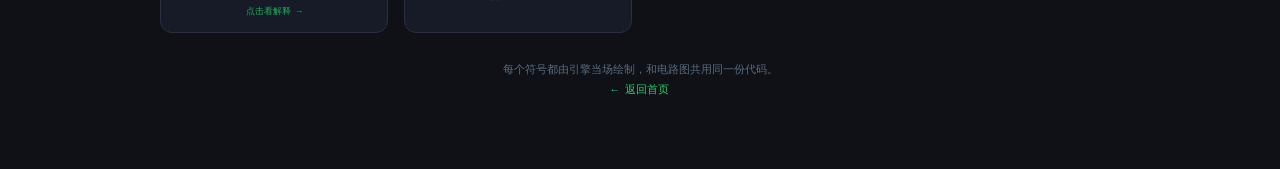
==== commit 3cf1aee0: "电容组件内置规范 value 标注（横版上下、竖版左右） - circuit-kit.js: capacitor 支持 value 参数，横版标签上/容值下居中，竖版标签左/容值右 - exp7: 三" ====
--- a/components-kit.html
+++ b/components-kit.html
@@ -64,7 +64,7 @@
   </div>
 </div>
 
-<script src="assets/circuit-kit.js?v=15"></script>
+<script src="assets/circuit-kit.js?v=16"></script>
 <script>
 // Each entry renders ONE component via the engine. `explain` = 0-基础白话解释（点击弹窗显示）。
 const ITEMS = [
@@ -112,10 +112,10 @@
     draw: (c) => c.regulator(75, 48, { w: 78, h: 58, label: 'LM1117', sub: 'U₄' }) },
   { name: '电容 · 竖版', note: '两块平行极板（蓝）；上下两脚，可显示充电量',
     explain: '存电荷的元件，内部是两块<b>不挨着</b>的板。关键脾气：<b>挡直流、放交流</b>——不变的直流过不去，来回变的交流能"穿"过去，而且频率越高越通。用于滤波、旁路、去耦、定时等。<br>👉 想直观感受，去看 <a href="basics/capacitor-intro.html">「电容入门」动图</a>。',
-    draw: (c) => { const cap = c.capacitor(75, 55, { label: 'C' }); cap.setCharge(0.7); return cap; } },
+    draw: (c) => { const cap = c.capacitor(75, 55, { label: 'C', value: '10μF' }); cap.setCharge(0.7); return cap; } },
   { name: '电容 · 横版', note: 'dir:"h" — 极板竖放，左右两脚',
     explain: '同样是电容，横着放、左右两脚。脾气一样：挡直流、放交流，频率越高越通。',
-    draw: (c) => c.capacitor(75, 55, { label: 'C', dir: 'h' }) },
+    draw: (c) => c.capacitor(75, 55, { label: 'C', value: '0.1μF', dir: 'h' }) },
   { name: '二极管 · 横版', note: '三角+阴极杠；阳极左/阴极右，单向导通',
     explain: '电流的"单向阀门"：只允许电流从一个方向通过（三角 → 竖杠），反方向截止。用于整流（交流变直流）、防止电源接反、抬高电压门槛等。',
     draw: (c) => c.diode(75, 55, { label: 'D' }) },
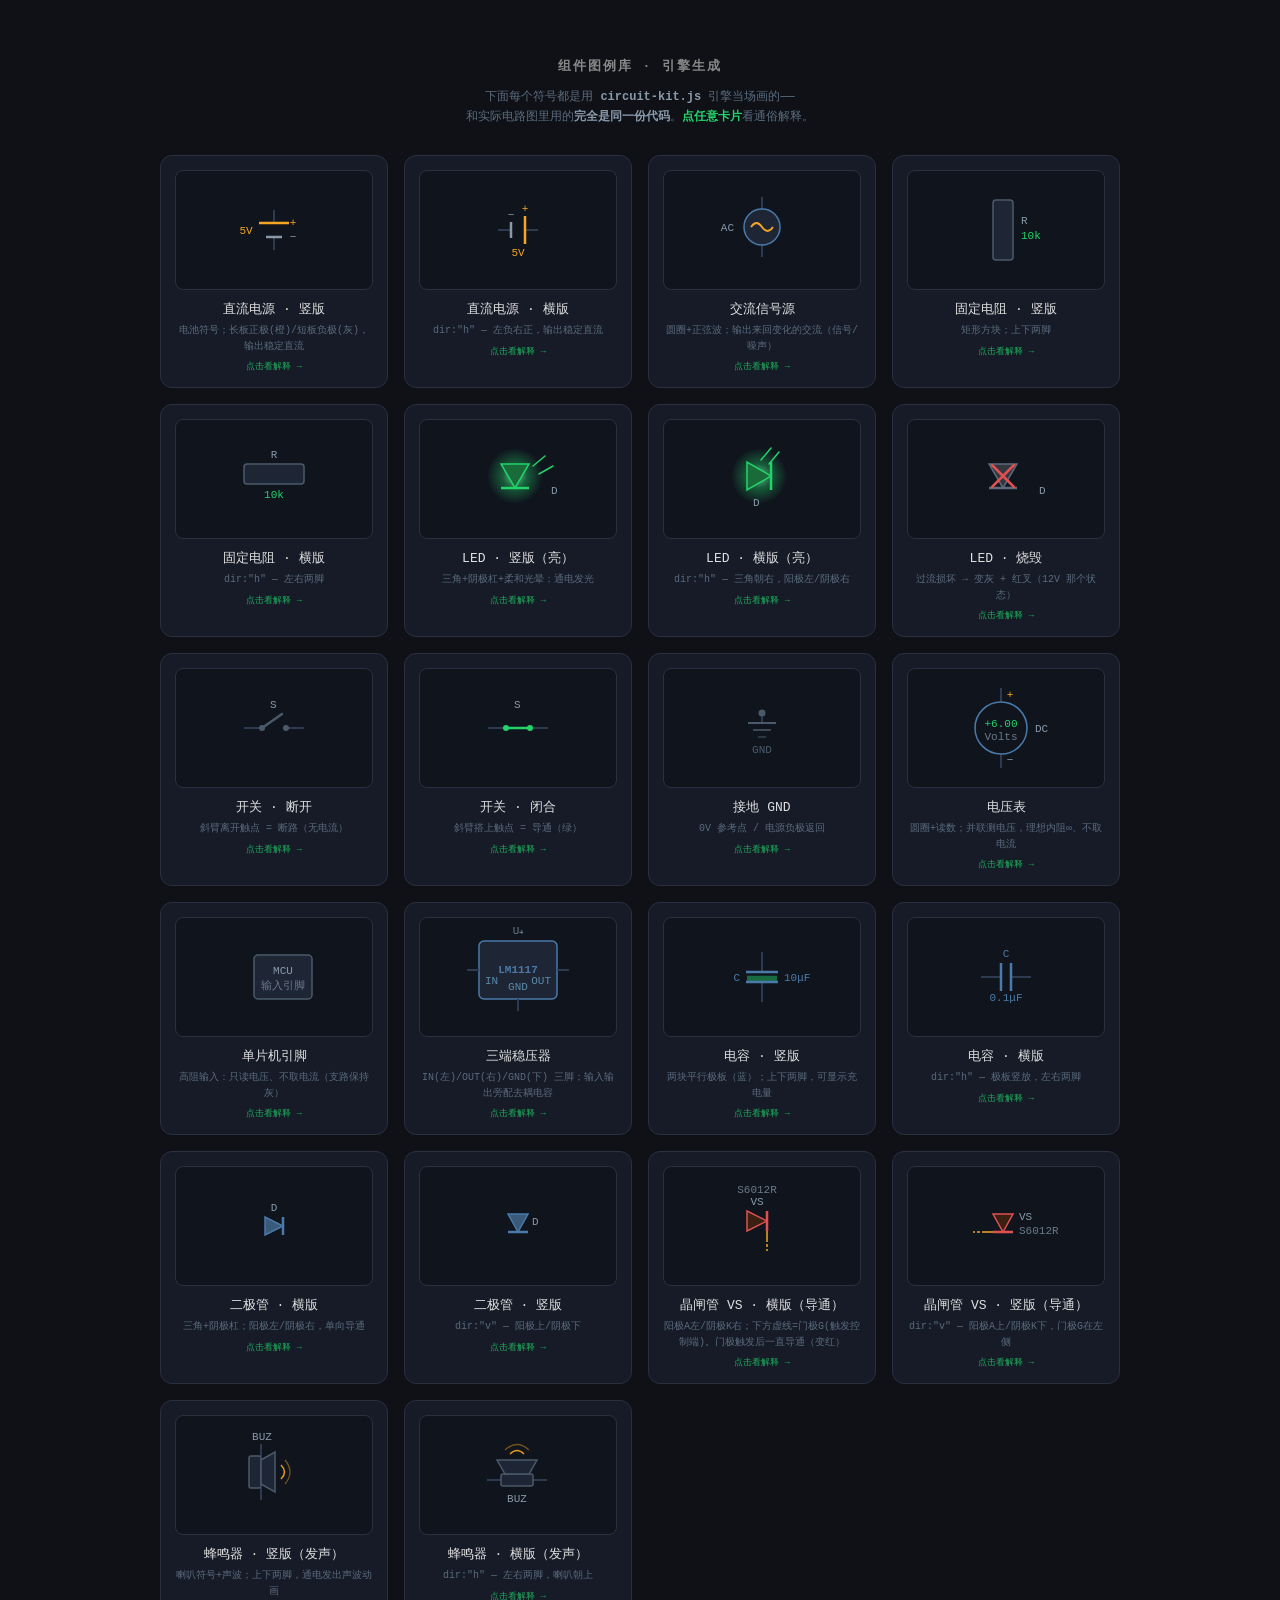
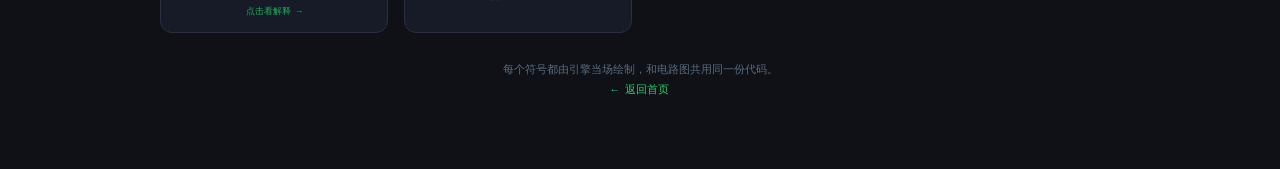
==== commit 9a730fde: "组件鼠标悬停提示：每类组件自带类型说明 tooltip - circuit-kit.js: 新增 hover tooltip 基础设施 + 每类组件默认说明(TIPS)，   鼠标划过任意组件即弹出"" ====
--- a/components-kit.html
+++ b/components-kit.html
@@ -64,7 +64,7 @@
   </div>
 </div>
 
-<script src="assets/circuit-kit.js?v=16"></script>
+<script src="assets/circuit-kit.js?v=17"></script>
 <script>
 // Each entry renders ONE component via the engine. `explain` = 0-基础白话解释（点击弹窗显示）。
 const ITEMS = [
